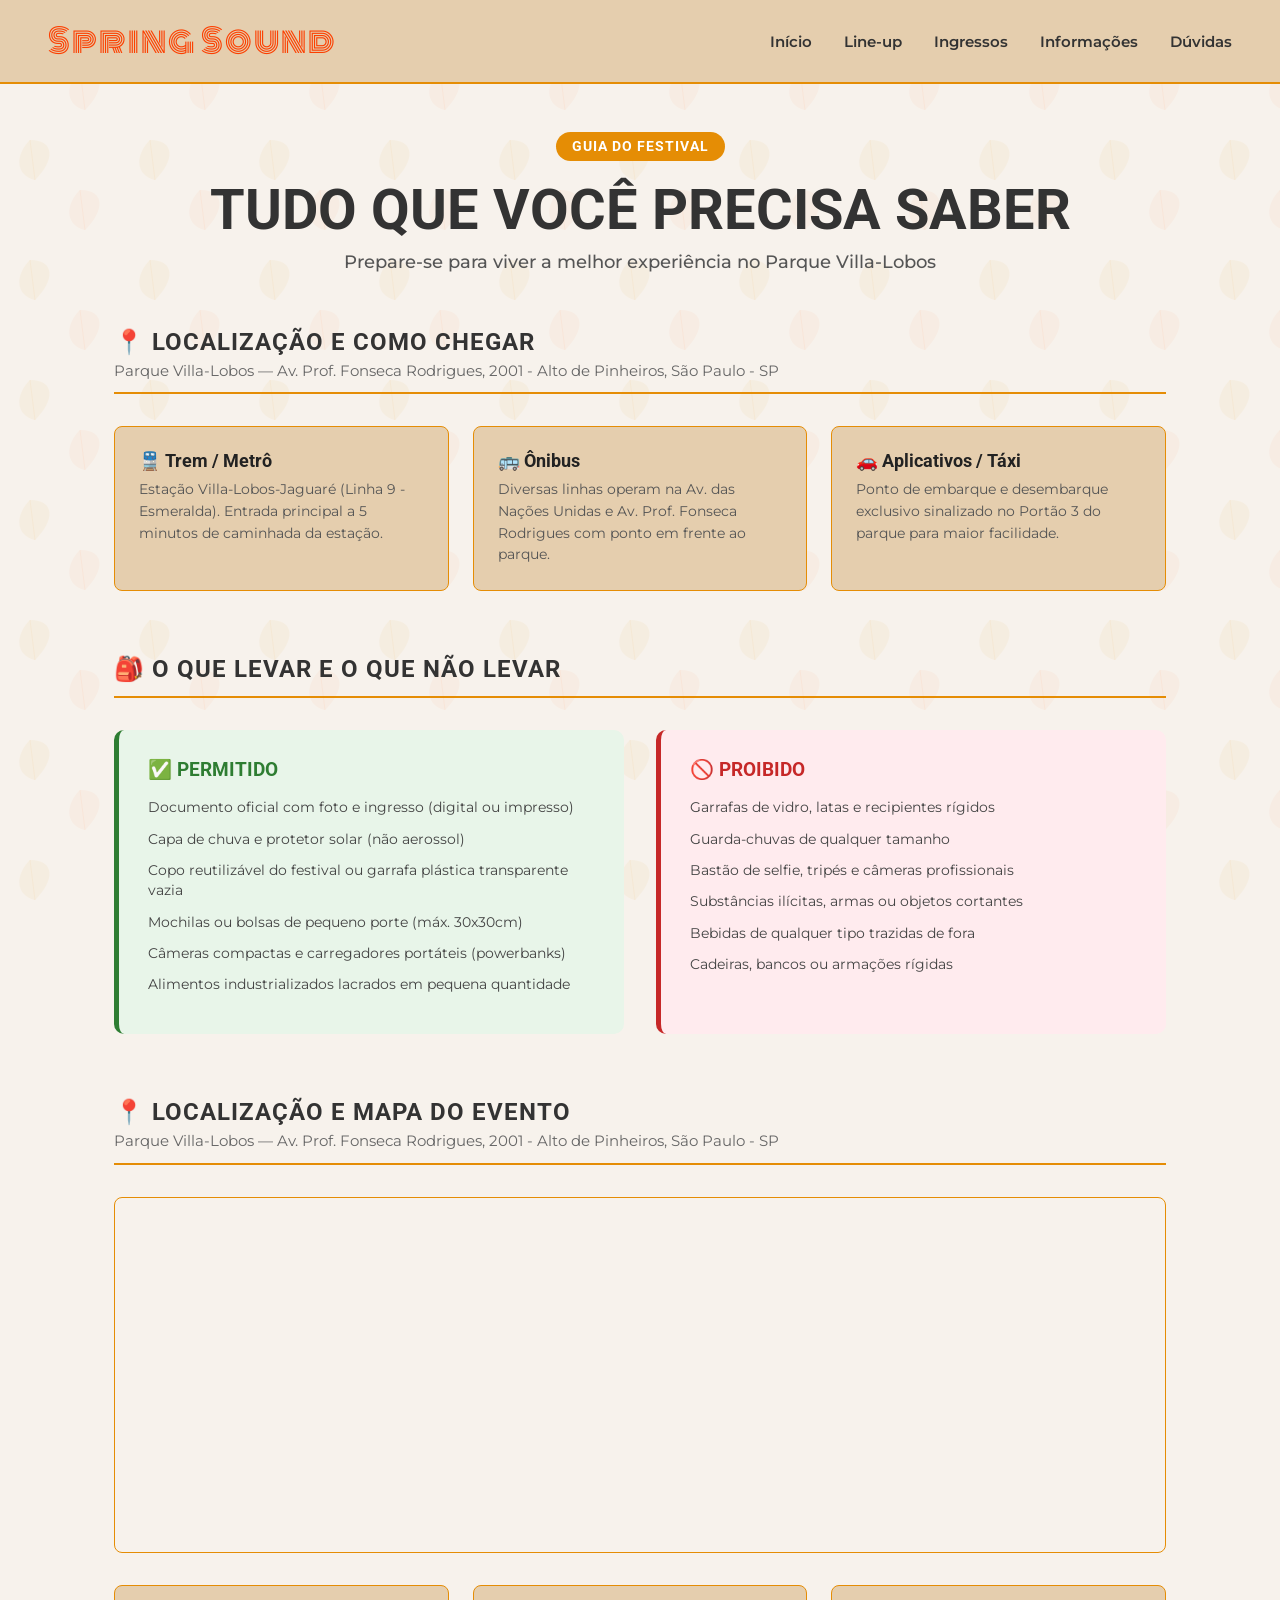
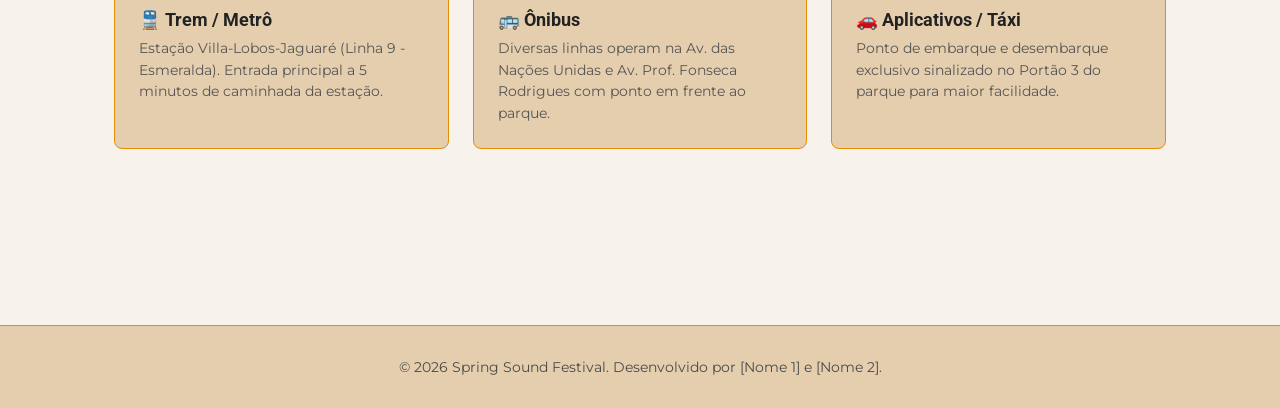
==== informacoes.html @ a8f9daac "primeiro commit" ====
<!DOCTYPE html>
<html lang="pt-BR">
<head>
    <meta charset="UTF-8">
    <meta name="viewport" content="width=device-width, initial-scale=1.0">
    <title>Spring Sound Festival - Informações</title>
    
    <link rel="preconnect" href="https://fonts.googleapis.com">
    <link rel="preconnect" href="https://fonts.gstatic.com" crossorigin>
    <link href="https://fonts.googleapis.com/css2?family=Monoton&family=Montserrat:ital,wght@0,100..900;1,100..900&family=Roboto:ital,wght@0,100..900;1,100..900&display=swap" rel="stylesheet">
    
    <link rel="stylesheet" href="style.css">
</head>
<body>

    <header>
        <div class="logo">
            <h1>Spring Sound</h1>
        </div>
        <nav>
            <ul>
                <li><a href="index.html">Início</a></li>
                <li><a href="lineup.html">Line-up</a></li>
                <li><a href="ingressos.html">Ingressos</a></li>
                <li><a href="informacoes.html">Informações</a></li>
                <li><a href="faq.html">Dúvidas</a></li>
            </ul>
        </nav>
    </header>

    <main class="main-info">
        <section class="info-banner">
            <span class="batch-badge">GUIA DO FESTIVAL</span>
            <h2>TUDO QUE VOCÊ PRECISA SABER</h2>
            <p>Prepare-se para viver a melhor experiência no Parque Villa-Lobos</p>
        </section>

        <section class="info-section">
            <div class="info-header-block">
                <h3>📍 LOCALIZAÇÃO E COMO CHEGAR</h3>
                <p>Parque Villa-Lobos — Av. Prof. Fonseca Rodrigues, 2001 - Alto de Pinheiros, São Paulo - SP</p>
            </div>
            
            <div class="transport-grid">
                <div class="transport-card">
                    <h4>🚆 Trem / Metrô</h4>
                    <p>Estação Villa-Lobos-Jaguaré (Linha 9 - Esmeralda). Entrada principal a 5 minutos de caminhada da estação.</p>
                </div>
                <div class="transport-card">
                    <h4>🚌 Ônibus</h4>
                    <p>Diversas linhas operam na Av. das Nações Unidas e Av. Prof. Fonseca Rodrigues com ponto em frente ao parque.</p>
                </div>
                <div class="transport-card">
                    <h4>🚗 Aplicativos / Táxi</h4>
                    <p>Ponto de embarque e desembarque exclusivo sinalizado no Portão 3 do parque para maior facilidade.</p>
                </div>
            </div>
        </section>

        <section class="info-section">
            <div class="info-header-block">
                <h3>🎒 O QUE LEVAR E O QUE NÃO LEVAR</h3>
            </div>

            <div class="rules-grid">
                <div class="rule-box allowed">
                    <h4>✅ PERMITIDO</h4>
                    <ul>
                        <li>Documento oficial com foto e ingresso (digital ou impresso)</li>
                        <li>Capa de chuva e protetor solar (não aerossol)</li>
                        <li>Copo reutilizável do festival ou garrafa plástica transparente vazia</li>
                        <li>Mochilas ou bolsas de pequeno porte (máx. 30x30cm)</li>
                        <li>Câmeras compactas e carregadores portáteis (powerbanks)</li>
                        <li>Alimentos industrializados lacrados em pequena quantidade</li>
                    </ul>
                </div>

                <div class="rule-box forbidden">
                    <h4>🚫 PROIBIDO</h4>
                    <ul>
                        <li>Garrafas de vidro, latas e recipientes rígidos</li>
                        <li>Guarda-chuvas de qualquer tamanho</li>
                        <li>Bastão de selfie, tripés e câmeras profissionais</li>
                        <li>Substâncias ilícitas, armas ou objetos cortantes</li>
                        <li>Bebidas de qualquer tipo trazidas de fora</li>
                        <li>Cadeiras, bancos ou armações rígidas</li>
                    </ul>
                </div>
            </div>
        </section>

        <section class="info-section">
            <div class="info-header-block">
                <h3>📍 LOCALIZAÇÃO E MAPA DO EVENTO</h3>
                <p>Parque Villa-Lobos — Av. Prof. Fonseca Rodrigues, 2001 - Alto de Pinheiros, São Paulo - SP</p>
            </div>
            
            <!-- Mapa Incorporado -->
            <div class="map-container">
                <iframe src="https://www.google.com/maps/embed?pb=!1m18!1m12!1m3!1d3657.442686884674!2d-46.726205423812235!3d-23.552554061260408!2m3!1f0!0f0!3f0!3m2!1i1024!2i768!4f13.1!3m3!1m2!1s0x94cef63351a02bd5%3A0x63359c25608b472e!2sParque%20Villa-Lobos!5e0!3m2!1spt-BR!2sbr!4v1700000000000!5m2!1spt-BR!2sbr" width="100%" height="350" style="border:0; border-radius: 8px;" allowfullscreen="" loading="lazy"></iframe>
            </div>

            <div class="transport-grid">
                <div class="transport-card">
                    <h4>🚆 Trem / Metrô</h4>
                    <p>Estação Villa-Lobos-Jaguaré (Linha 9 - Esmeralda). Entrada principal a 5 minutos de caminhada da estação.</p>
                </div>
                <div class="transport-card">
                    <h4>🚌 Ônibus</h4>
                    <p>Diversas linhas operam na Av. das Nações Unidas e Av. Prof. Fonseca Rodrigues com ponto em frente ao parque.</p>
                </div>
                <div class="transport-card">
                    <h4>🚗 Aplicativos / Táxi</h4>
                    <p>Ponto de embarque e desembarque exclusivo sinalizado no Portão 3 do parque para maior facilidade.</p>
                </div>
            </div>
        </section>
    </main>

    <footer>
        <p>&copy; 2026 Spring Sound Festival. Desenvolvido por [Nome 1] e [Nome 2].</p>
    </footer>

</body>
</html>
---- style.css ----
:root {
  --cor-fundo: #f7f2ec;
  --cor-fundo-sec: #e5ceae;
  --cor-detalhe: #eb9b94;
  --cor-destaque: #e58d05;
  --cor-acao: #fc3f00;

  --fonte-h1: "Monoton", cursive;
  --fonte-titulos: "Roboto", sans-serif;
  --fonte-textos: "Montserrat", sans-serif;
}

* {
  margin: 0;
  padding: 0;
  box-sizing: border-box;
}

body {
  background: var(--cor-fundo) url("data:image/svg+xml,%3Csvg xmlns='http://www.w3.org/2000/svg' width='120' height='120' viewBox='0 0 120 120'%3E%3Cpath d='M30 20 C15 35 15 55 35 60 C55 40 55 20 30 20 Z' fill='%23e58d05' fill-opacity='0.05'/%3E%3Cpath d='M30 20 L35 60' stroke='%23e58d05' stroke-opacity='0.05' stroke-width='1'/%3E%3Cpath d='M80 70 C65 85 65 105 85 110 C105 90 105 70 80 70 Z' fill='%23fc3f00' fill-opacity='0.04'/%3E%3Cpath d='M80 70 L85 110' stroke='%23fc3f00' stroke-opacity='0.04' stroke-width='1'/%3E%3C/svg%3E") fixed;
  font-family: var(--fonte-textos);
  color: #333;
}

h1 { font-family: var(--fonte-h1); font-weight: 400; }
h2, h3, h4 { font-family: var(--fonte-titulos); }

header {
  background-color: var(--cor-fundo-sec);
  display: flex;
  justify-content: space-between;
  align-items: center;
  padding: 1rem 3rem;
  border-bottom: 2px solid var(--cor-destaque);
}

header .logo h1 {
  color: var(--cor-acao);
  font-size: 2rem;
  letter-spacing: 2px;
}

nav ul {
  display: flex;
  list-style: none;
  gap: 2rem;
}

nav ul a {
  text-decoration: none;
  color: #333;
  font-weight: 600;
  font-size: 0.95rem;
  transition: color 0.3s ease;
}

nav ul a:hover { color: var(--cor-acao); }

footer {
  background-color: var(--cor-fundo-sec);
  text-align: center;
  padding: 2rem;
  margin-top: 4rem;
  border-top: 1px solid var(--cor-destaque);
  font-size: 0.9rem;
  color: #4a4a4a;
}

.main-home { width: 100%; }

.hero-eventer {
  position: relative;
  padding: 6rem 2rem;
  display: flex;
  flex-direction: column;
  align-items: center;
  text-align: center;
  background: linear-gradient(135deg, var(--cor-fundo-sec) 0%, var(--cor-detalhe) 100%);
  overflow: hidden;
}

.hero-overlay {
  position: absolute;
  inset: 0;
  background-color: rgba(255, 255, 255, 0.2);
  z-index: 1;
}

.hero-content {
  position: relative;
  z-index: 2;
  display: flex;
  flex-direction: column;
  align-items: center;
}

.hero-subtitle { font-size: 1.2rem; margin-bottom: 1rem; }
.hero-title { font-size: 4.5rem; line-height: 1.1; margin-bottom: 0.5rem; letter-spacing: 3px; }
.hero-tagline { font-size: 2rem; color: var(--cor-destaque); margin-bottom: 1rem; }
.hero-info { font-size: 1.1rem; font-weight: 600; color: #555; margin-bottom: 2.5rem; }

.hero-btn, .ticket-btn {
  background-color: var(--cor-acao);
  color: #fff;
  padding: 1rem 2.5rem;
  text-decoration: none;
  font-weight: 700;
  font-size: 1rem;
  border-radius: 4px;
  text-transform: uppercase;
  transition: background-color 0.3s ease;
  display: inline-block;
  text-align: center;
}

.hero-btn { margin-bottom: 3.5rem; }
.hero-btn:hover, .ticket-btn:hover { background-color: #d13400; }

.countdown-container { display: flex; gap: 2rem; }
.countdown-box { display: flex; flex-direction: column; align-items: center; }
.countdown-number { font-family: var(--fonte-titulos); font-size: 3.5rem; font-weight: 700; line-height: 1; }
.countdown-label { font-size: 1rem; font-weight: 500; color: #555; margin-top: 0.5rem; }

.latest-episodes { max-width: 1200px; margin: 0 auto; padding: 4rem 2rem; }
.section-header {
  display: flex;
  justify-content: space-between;
  align-items: center;
  margin-bottom: 2rem;
  border-bottom: 2px solid var(--cor-fundo-sec);
  padding-bottom: 1rem;
}
.section-header h3 { font-size: 1.5rem; text-transform: uppercase; letter-spacing: 1px; }
.view-all { font-size: 0.9rem; color: var(--cor-acao); text-decoration: none; font-weight: 700; }
.view-all:hover { text-decoration: underline; }

.cards-grid { display: grid; grid-template-columns: repeat(4, 1fr); gap: 1.5rem; }
.artist-card { background-color: var(--cor-fundo-sec); border-radius: 8px; overflow: hidden; transition: transform 0.3s ease; }
.artist-card:hover { transform: translateY(-5px); }
.card-image-wrapper { position: relative; width: 100%; height: 250px; }
.card-image-wrapper img { width: 100%; height: 100%; object-fit: cover; filter: grayscale(20%) sepia(20%); }

.card-tag, .artist-date-badge {
  background-color: var(--cor-acao);
  color: #fff;
  font-family: var(--fonte-titulos);
  font-weight: 700;
  font-size: 0.8rem;
  padding: 0.3rem 0.6rem;
  border-radius: 2px;
}
.card-tag { position: absolute; top: 1rem; left: 1rem; }
.card-info { padding: 1.5rem; }
.card-info h4 { font-size: 1.2rem; margin-bottom: 0.5rem; text-transform: uppercase; }
.card-info p { font-size: 0.85rem; color: #555; line-height: 1.5; }

.main-lineup { max-width: 1100px; margin: 0 auto; padding: 3rem 1.5rem; overflow-x: hidden; }
.lineup-banner, .tickets-banner { text-align: center; margin-bottom: 3.5rem; }
.lineup-banner h2, .tickets-banner h2 { font-size: 3.5rem; margin-bottom: 0.5rem; }
.lineup-banner p, .tickets-banner p { font-size: 1.1rem; color: #555; font-weight: 500; }

.day-header { margin: 4rem 0 2rem; border-bottom: 3px solid var(--cor-acao); padding-bottom: 0.5rem; }
.day-header h3 { font-size: 1.6rem; color: var(--cor-acao); letter-spacing: 1px; }

.lineup-row {
  display: flex;
  background-color: var(--cor-fundo-sec);
  border-radius: 8px;
  margin-bottom: 2rem;
  overflow: hidden;
  box-shadow: 0 4px 15px rgba(0,0,0,0.05);
  border: 1px solid var(--cor-destaque);
}
.lineup-row.reverse { flex-direction: row-reverse; }
.artist-photo { flex: 1; min-height: 280px; }
.artist-photo img { width: 100%; height: 100%; object-fit: cover; display: block; }
.artist-details { flex: 1.5; padding: 2.5rem; display: flex; flex-direction: column; justify-content: center; }
.artist-date-badge { font-size: 0.85rem; padding: 0.3rem 0.8rem; border-radius: 3px; width: fit-content; margin-bottom: 1rem; }
.artist-details h4 { font-size: 2.2rem; margin-bottom: 0.3rem; text-transform: uppercase; }
.stage-info { font-size: 0.95rem; font-weight: 700; color: var(--cor-destaque); margin-bottom: 1rem; display: block; }
.artist-details p { font-size: 1rem; color: #444; line-height: 1.5; }

.animate-left, .animate-right { opacity: 0; transition: all 0.7s ease-out; }
.animate-left { transform: translateX(-100px); }
.animate-right { transform: translateX(100px); }
.animate-left.visible, .animate-right.visible { opacity: 1; transform: translateX(0); }

.main-tickets { max-width: 1200px; margin: 0 auto; padding: 3rem 1.5rem; }
.batch-badge {
  background-color: var(--cor-destaque);
  color: #fff;
  font-family: var(--fonte-titulos);
  font-weight: 700;
  font-size: 0.85rem;
  padding: 0.4rem 1rem;
  border-radius: 20px;
  letter-spacing: 1px;
  display: inline-block;
  margin-bottom: 1rem;
}

.tickets-grid { display: grid; grid-template-columns: repeat(3, 1fr); gap: 2rem; margin-bottom: 5rem; }
.ticket-card {
  background-color: var(--cor-fundo-sec);
  border: 1px solid var(--cor-destaque);
  border-radius: 12px;
  padding: 2.5rem 2rem;
  display: flex;
  flex-direction: column;
  position: relative;
  transition: transform 0.3s ease, box-shadow 0.3s ease;
}
.ticket-card:hover { transform: translateY(-8px); box-shadow: 0 10px 25px rgba(229, 141, 5, 0.2); }
.ticket-card.featured { background-color: #fceee3; border: 2px solid var(--cor-acao); transform: scale(1.03); }
.ticket-card.featured:hover { transform: scale(1.03) translateY(-8px); box-shadow: 0 12px 30px rgba(252, 63, 0, 0.25); }

.featured-ribbon {
  position: absolute;
  top: -15px;
  left: 50%;
  transform: translateX(-50%);
  background-color: var(--cor-acao);
  color: #fff;
  font-family: var(--fonte-titulos);
  font-weight: 700;
  font-size: 0.75rem;
  padding: 0.3rem 1.2rem;
  border-radius: 20px;
  letter-spacing: 1px;
}

.ticket-header { border-bottom: 1px solid rgba(0,0,0,0.1); padding-bottom: 1.2rem; margin-bottom: 1.5rem; text-align: center; }
.ticket-header h3 { font-size: 1.5rem; margin-bottom: 0.3rem; text-transform: uppercase; }
.ticket-subtitle { font-size: 0.85rem; color: #666; }
.ticket-price { text-align: center; margin-bottom: 0.5rem; }
.ticket-price .currency, .ticket-price .cents { font-size: 1.2rem; font-weight: 700; vertical-align: top; position: relative; top: 6px; }
.ticket-price .amount { font-family: var(--fonte-titulos); font-size: 3.2rem; font-weight: 800; line-height: 1; }
.ticket-price .ticket-type { display: block; font-size: 0.75rem; font-weight: 700; color: var(--cor-acao); margin-top: 0.3rem; letter-spacing: 1px; }

.full-price { text-align: center; font-size: 0.85rem; color: #666; margin-bottom: 0.3rem; }
.installments { text-align: center; font-size: 0.8rem; font-weight: 600; color: var(--cor-destaque); margin-bottom: 1.5rem; }

.ticket-features { list-style: none; margin: 1.5rem 0 2.5rem; flex-grow: 1; }
.ticket-features li { font-size: 0.9rem; color: #444; margin-bottom: 0.9rem; padding-left: 1.5rem; position: relative; line-height: 1.4; }
.ticket-features li::before { content: "✓"; position: absolute; left: 0; color: var(--cor-acao); font-weight: bold; }

.ticket-btn { border-radius: 6px; font-size: 0.95rem; }
.vip-btn { background-color: #333; }
.vip-btn:hover { background-color: #000; }

.ticket-info-section { background-color: rgba(255, 255, 255, 0.6); border-radius: 12px; padding: 3rem 2rem; border: 1px solid var(--cor-fundo-sec); }
.info-title { text-align: center; margin-bottom: 2.5rem; }
.info-title h3 { font-size: 1.6rem; letter-spacing: 1px; }
.info-grid { display: grid; grid-template-columns: repeat(2, 1fr); gap: 2rem; }
.info-box { background-color: var(--cor-fundo); padding: 1.5rem; border-radius: 8px; border-left: 4px solid var(--cor-destaque); }
.info-box h4 { font-size: 1.1rem; margin-bottom: 0.5rem; }
.info-box p { font-size: 0.9rem; color: #555; line-height: 1.5; }

@media (max-width: 992px) {
  .hero-title { font-size: 3rem; }
  .cards-grid { grid-template-columns: repeat(2, 1fr); }
  .tickets-grid { grid-template-columns: 1fr; max-width: 500px; margin: 0 auto 5rem; }
  .ticket-card.featured { transform: none; }
  .ticket-card.featured:hover { transform: translateY(-8px); }
  .info-grid { grid-template-columns: 1fr; }
}

@media (max-width: 768px) {
  header { flex-direction: column; gap: 1rem; }
  .lineup-row, .lineup-row.reverse { flex-direction: column; }
  .artist-photo { height: 220px; }
  .lineup-banner h2, .tickets-banner h2, .hero-title { font-size: 2.2rem; }
  .artist-details h4 { font-size: 1.7rem; }
  .countdown-container { gap: 1rem; }
  .countdown-number { font-size: 2rem; }
  .cards-grid { grid-template-columns: 1fr; }
  .ticket-price .amount { font-size: 2.5rem; }
}

.main-info { max-width: 1100px; margin: 0 auto; padding: 3rem 1.5rem; }
.info-banner { text-align: center; margin-bottom: 3.5rem; }
.info-banner h2 { font-size: 3.5rem; margin-bottom: 0.5rem; }
.info-banner p { font-size: 1.1rem; color: #555; font-weight: 500; }

.info-section { margin-bottom: 4rem; }
.info-header-block { margin-bottom: 2rem; border-bottom: 2px solid var(--cor-destaque); padding-bottom: 0.8rem; }
.info-header-block h3 { font-size: 1.5rem; color: #333; letter-spacing: 1px; }
.info-header-block p { font-size: 0.95rem; color: #666; margin-top: 0.3rem; }

.transport-grid, .services-grid { display: grid; grid-template-columns: repeat(auto-fit, minmax(240px, 1fr)); gap: 1.5rem; }
.transport-card, .service-card {
  background-color: var(--cor-fundo-sec);
  padding: 1.5rem;
  border-radius: 8px;
  border: 1px solid var(--cor-destaque);
}
.transport-card h4, .service-card h4 { font-size: 1.1rem; margin-bottom: 0.5rem; color: #222; }
.transport-card p, .service-card p { font-size: 0.9rem; color: #555; line-height: 1.5; }

.rules-grid { display: grid; grid-template-columns: repeat(2, 1fr); gap: 2rem; }
.rule-box { padding: 1.8rem; border-radius: 10px; }
.rule-box.allowed { background-color: #e8f5e9; border-left: 5px solid #2e7d32; }
.rule-box.forbidden { background-color: #ffebee; border-left: 5px solid #c62828; }
.rule-box h4 { font-size: 1.2rem; margin-bottom: 1rem; }
.rule-box.allowed h4 { color: #2e7d32; }
.rule-box.forbidden h4 { color: #c62828; }

.rule-box ul { list-style: none; }
.rule-box ul li { font-size: 0.9rem; color: #444; margin-bottom: 0.7rem; line-height: 1.4; }

@media (max-width: 768px) {
  .rules-grid { grid-template-columns: 1fr; }
  .info-banner h2 { font-size: 2.2rem; }
}

.main-faq { max-width: 900px; margin: 0 auto; padding: 3rem 1.5rem; }
.faq-banner { text-align: center; margin-bottom: 3.5rem; }
.faq-banner h2 { font-size: 3.5rem; margin-bottom: 0.5rem; }
.faq-banner p { font-size: 1.1rem; color: #555; font-weight: 500; }

.faq-container { display: flex; flex-direction: column; gap: 2.5rem; }
.faq-category h3 { font-size: 1.4rem; color: #333; margin-bottom: 1rem; border-bottom: 2px solid var(--cor-destaque); padding-bottom: 0.5rem; }

.faq-item {
  background-color: var(--cor-fundo-sec);
  border: 1px solid var(--cor-destaque);
  border-radius: 8px;
  margin-bottom: 0.8rem;
  padding: 1rem 1.2rem;
  transition: background-color 0.2s ease;
}

.faq-item[open] { background-color: #fceee3; }

.faq-item summary {
  font-weight: 700;
  font-size: 1rem;
  color: #222;
  cursor: pointer;
  list-style: none;
  display: flex;
  justify-content: space-between;
  align-items: center;
}

.faq-item summary::-webkit-details-marker { display: none; }

.faq-item summary::after {
  content: "+";
  font-size: 1.3rem;
  color: var(--cor-acao);
  font-weight: bold;
}

.faq-item[open] summary::after { content: "−"; }

.faq-item p {
  margin-top: 0.8rem;
  font-size: 0.92rem;
  color: #444;
  line-height: 1.5;
  border-top: 1px solid rgba(0,0,0,0.08);
  padding-top: 0.8rem;
}

@media (max-width: 768px) {
  .faq-banner h2 { font-size: 2.2rem; }
}

.map-container { margin-bottom: 2rem; border: 1px solid var(--cor-destaque); border-radius: 8px; overflow: hidden; }

.contact-section { margin-top: 4rem; }
.contact-form { background-color: var(--cor-fundo-sec); padding: 2rem; border-radius: 8px; border: 1px solid var(--cor-destaque); }
.form-group { margin-bottom: 1.2rem; display: flex; flex-direction: column; gap: 0.4rem; }
.form-group label { font-size: 0.9rem; font-weight: 700; color: #333; }
.form-group input, .form-group select, .form-group textarea {
  padding: 0.8rem;
  border: 1px solid #ccc;
  border-radius: 4px;
  font-family: var(--fonte-textos);
  font-size: 0.95rem;
}
.contact-form button { border: none; cursor: pointer; width: 100%; }
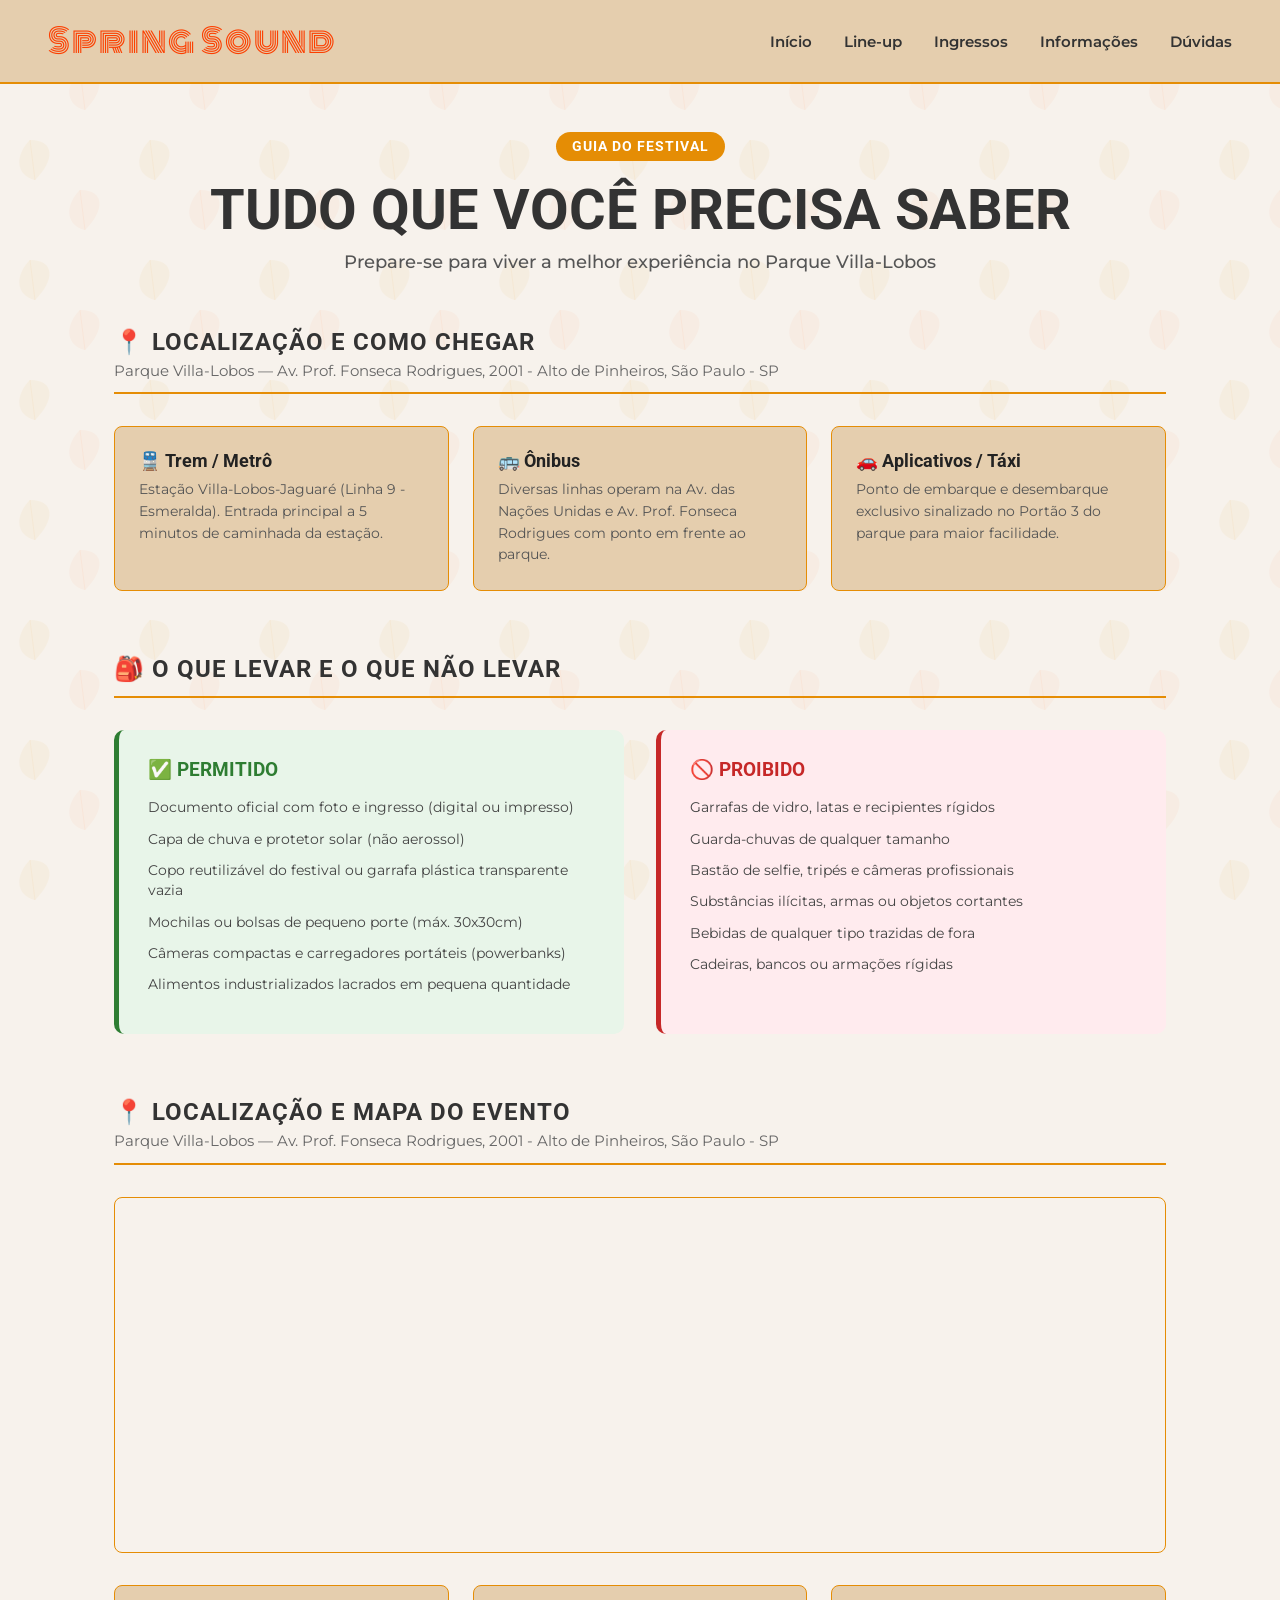
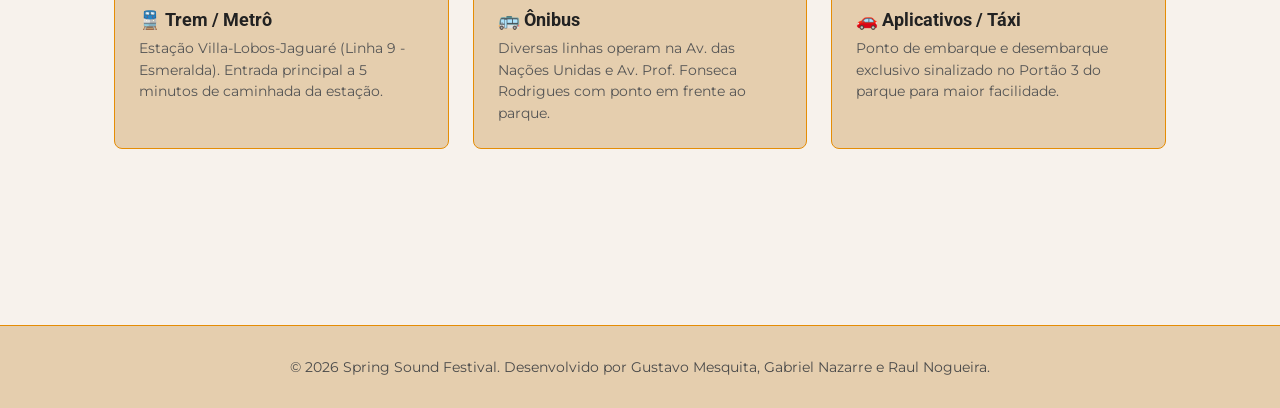
==== commit 0231703a: "mudança no fotter" ====
--- a/informacoes.html
+++ b/informacoes.html
@@ -118,7 +118,7 @@
     </main>
 
     <footer>
-        <p>&copy; 2026 Spring Sound Festival. Desenvolvido por [Nome 1] e [Nome 2].</p>
+        <p>&copy; 2026 Spring Sound Festival. Desenvolvido por Gustavo Mesquita, Gabriel Nazarre e Raul Nogueira.</p>
     </footer>
 
 </body>
